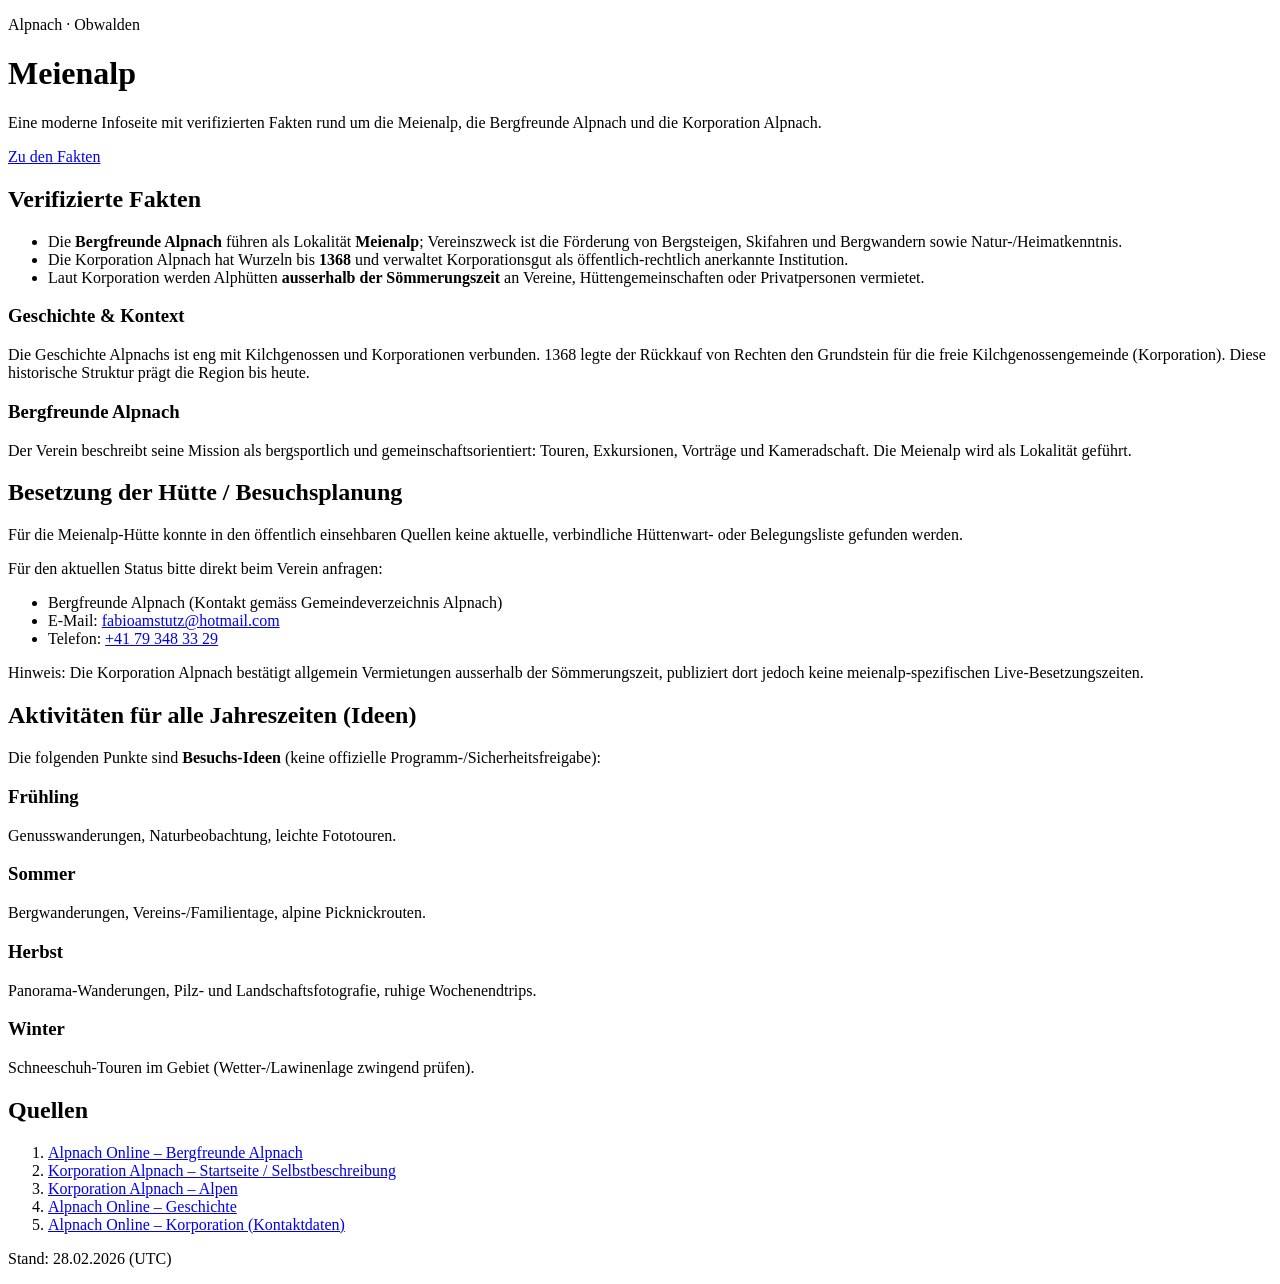
==== index.html @ 76e81b46 "Add sourced Meienalp homepage" ====
<!doctype html>
<html lang="de-CH">
<head>
  <meta charset="utf-8" />
  <meta name="viewport" content="width=device-width,initial-scale=1" />
  <title>Meienalp • Bergfreunde Alpnach</title>
  <meta name="description" content="Informationsseite zur Meienalp, den Bergfreunden Alpnach und dem Kontext der Korporation Alpnach – mit belegten Quellen." />
  <meta http-equiv="Content-Security-Policy" content="default-src 'self'; style-src 'self'; img-src 'self' data:; script-src 'self'; object-src 'none'; base-uri 'self'; frame-ancestors 'none'">
  <meta http-equiv="Referrer-Policy" content="strict-origin-when-cross-origin">
  <link rel="stylesheet" href="styles.css" />
</head>
<body>
  <header class="hero">
    <div class="overlay"></div>
    <div class="hero-inner container">
      <p class="eyebrow">Alpnach · Obwalden</p>
      <h1>Meienalp</h1>
      <p class="lead">Eine moderne Infoseite mit verifizierten Fakten rund um die Meienalp, die Bergfreunde Alpnach und die Korporation Alpnach.</p>
      <a class="btn" href="#fakten">Zu den Fakten</a>
    </div>
  </header>

  <main class="container">
    <section id="fakten" class="card">
      <h2>Verifizierte Fakten</h2>
      <ul>
        <li>Die <strong>Bergfreunde Alpnach</strong> führen als Lokalität <strong>Meienalp</strong>; Vereinszweck ist die Förderung von Bergsteigen, Skifahren und Bergwandern sowie Natur-/Heimatkenntnis.</li>
        <li>Die Korporation Alpnach hat Wurzeln bis <strong>1368</strong> und verwaltet Korporationsgut als öffentlich-rechtlich anerkannte Institution.</li>
        <li>Laut Korporation werden Alphütten <strong>ausserhalb der Sömmerungszeit</strong> an Vereine, Hüttengemeinschaften oder Privatpersonen vermietet.</li>
      </ul>
    </section>

    <section class="grid two">
      <article class="card">
        <h3>Geschichte & Kontext</h3>
        <p>Die Geschichte Alpnachs ist eng mit Kilchgenossen und Korporationen verbunden. 1368 legte der Rückkauf von Rechten den Grundstein für die freie Kilchgenossengemeinde (Korporation). Diese historische Struktur prägt die Region bis heute.</p>
      </article>
      <article class="card">
        <h3>Bergfreunde Alpnach</h3>
        <p>Der Verein beschreibt seine Mission als bergsportlich und gemeinschaftsorientiert: Touren, Exkursionen, Vorträge und Kameradschaft. Die Meienalp wird als Lokalität geführt.</p>
      </article>
    </section>

    <section class="card">
      <h2>Besetzung der Hütte / Besuchsplanung</h2>
      <p class="warn">Für die Meienalp-Hütte konnte in den öffentlich einsehbaren Quellen keine aktuelle, verbindliche Hüttenwart- oder Belegungsliste gefunden werden.</p>
      <p>Für den aktuellen Status bitte direkt beim Verein anfragen:</p>
      <ul>
        <li>Bergfreunde Alpnach (Kontakt gemäss Gemeindeverzeichnis Alpnach)</li>
        <li>E-Mail: <a href="mailto:fabioamstutz@hotmail.com">fabioamstutz@hotmail.com</a></li>
        <li>Telefon: <a href="tel:+41793483329">+41 79 348 33 29</a></li>
      </ul>
      <p>Hinweis: Die Korporation Alpnach bestätigt allgemein Vermietungen ausserhalb der Sömmerungszeit, publiziert dort jedoch keine meienalp-spezifischen Live-Besetzungszeiten.</p>
    </section>

    <section class="card">
      <h2>Aktivitäten für alle Jahreszeiten (Ideen)</h2>
      <p>Die folgenden Punkte sind <strong>Besuchs-Ideen</strong> (keine offizielle Programm-/Sicherheitsfreigabe):</p>
      <div class="seasons">
        <div><h3>Frühling</h3><p>Genusswanderungen, Naturbeobachtung, leichte Fototouren.</p></div>
        <div><h3>Sommer</h3><p>Bergwanderungen, Vereins-/Familientage, alpine Picknickrouten.</p></div>
        <div><h3>Herbst</h3><p>Panorama-Wanderungen, Pilz- und Landschaftsfotografie, ruhige Wochenendtrips.</p></div>
        <div><h3>Winter</h3><p>Schneeschuh-Touren im Gebiet (Wetter-/Lawinenlage zwingend prüfen).</p></div>
      </div>
    </section>

    <section class="card small">
      <h2>Quellen</h2>
      <ol>
        <li><a href="https://www.alpnach.ch/vereinsliste/17678" target="_blank" rel="noopener">Alpnach Online – Bergfreunde Alpnach</a></li>
        <li><a href="https://www.korporation-alpnach.ch/index.php/de/" target="_blank" rel="noopener">Korporation Alpnach – Startseite / Selbstbeschreibung</a></li>
        <li><a href="https://www.korporation-alpnach.ch/index.php/de/grundeigentum/alpen" target="_blank" rel="noopener">Korporation Alpnach – Alpen</a></li>
        <li><a href="https://www.alpnach.ch/geschichte" target="_blank" rel="noopener">Alpnach Online – Geschichte</a></li>
        <li><a href="https://www.alpnach.ch/korporation" target="_blank" rel="noopener">Alpnach Online – Korporation (Kontaktdaten)</a></li>
      </ol>
      <p class="stamp">Stand: 28.02.2026 (UTC)</p>
    </section>
  </main>
</body>
</html>
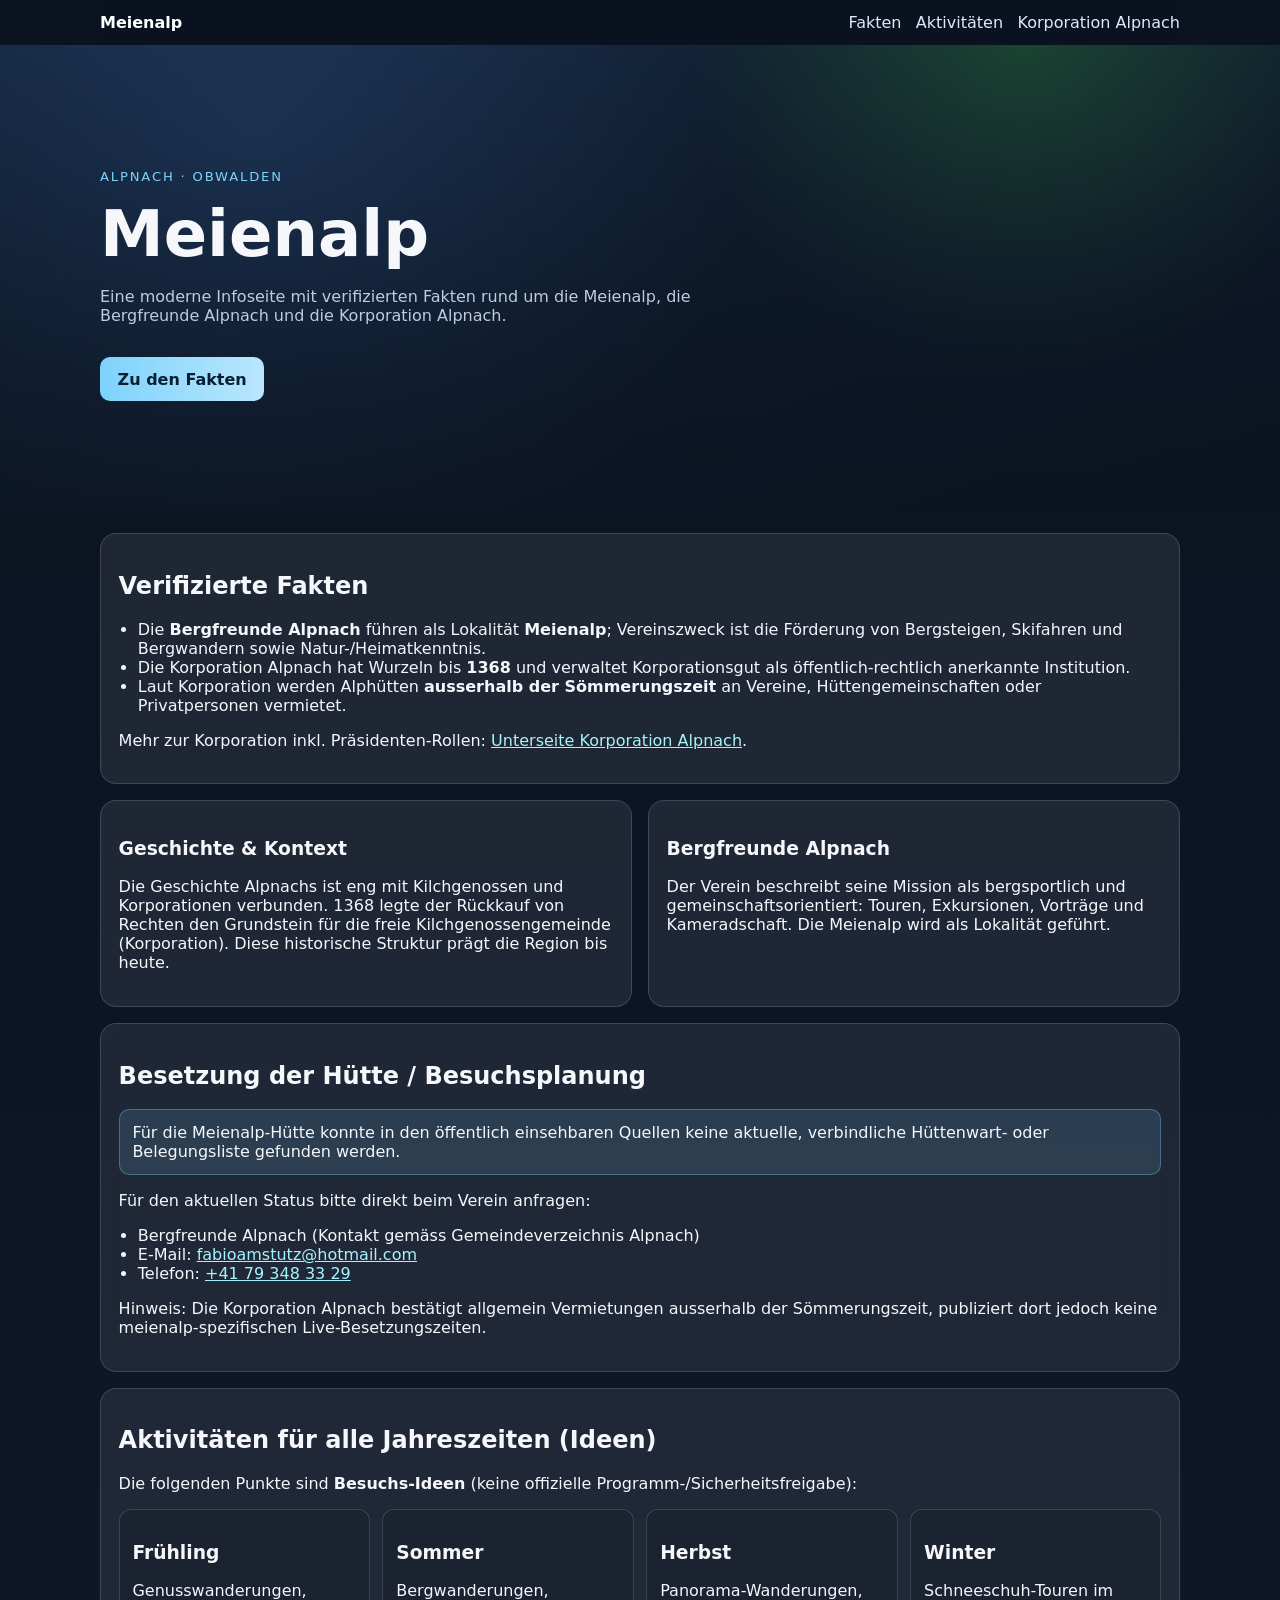
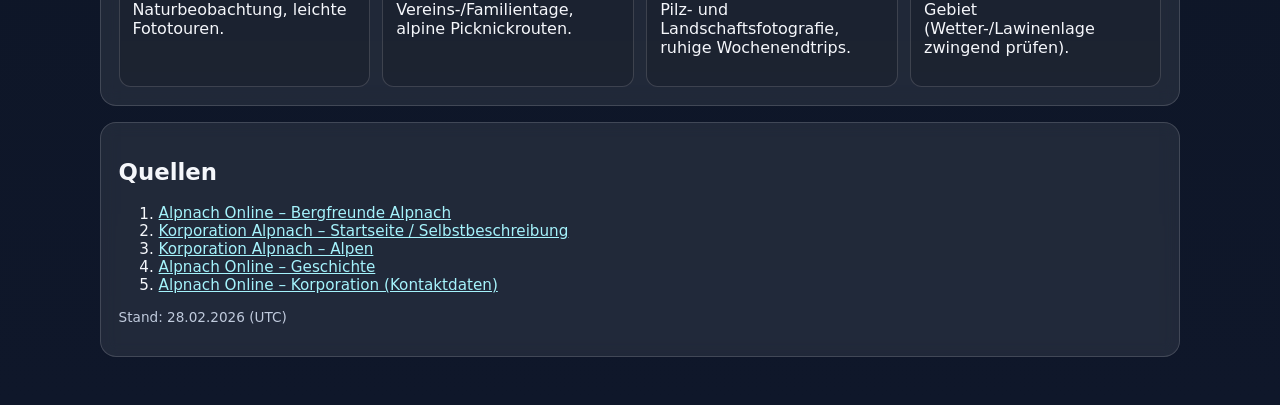
==== commit 181b3524: "feat: add navigation and Korporation Alpnach subpage" ====
--- a/index.html
+++ b/index.html
@@ -5,11 +5,20 @@
   <meta name="viewport" content="width=device-width,initial-scale=1" />
   <title>Meienalp • Bergfreunde Alpnach</title>
   <meta name="description" content="Informationsseite zur Meienalp, den Bergfreunden Alpnach und dem Kontext der Korporation Alpnach – mit belegten Quellen." />
-  <meta http-equiv="Content-Security-Policy" content="default-src 'self'; style-src 'self'; img-src 'self' data:; script-src 'self'; object-src 'none'; base-uri 'self'; frame-ancestors 'none'">
+  <meta http-equiv="Content-Security-Policy" content="default-src 'self'; style-src 'self'; img-src 'self' https: data:; script-src 'self'; object-src 'none'; base-uri 'self'; frame-ancestors 'none'">
   <meta http-equiv="Referrer-Policy" content="strict-origin-when-cross-origin">
   <link rel="stylesheet" href="styles.css" />
 </head>
 <body>
+  <nav class="topnav container">
+    <a class="brand" href="index.html">Meienalp</a>
+    <div class="links">
+      <a href="index.html#fakten">Fakten</a>
+      <a href="index.html#aktivitaeten">Aktivitäten</a>
+      <a href="korporation.html">Korporation Alpnach</a>
+    </div>
+  </nav>
+
   <header class="hero">
     <div class="overlay"></div>
     <div class="hero-inner container">
@@ -28,6 +37,7 @@
         <li>Die Korporation Alpnach hat Wurzeln bis <strong>1368</strong> und verwaltet Korporationsgut als öffentlich-rechtlich anerkannte Institution.</li>
         <li>Laut Korporation werden Alphütten <strong>ausserhalb der Sömmerungszeit</strong> an Vereine, Hüttengemeinschaften oder Privatpersonen vermietet.</li>
       </ul>
+      <p>Mehr zur Korporation inkl. Präsidenten-Rollen: <a href="korporation.html">Unterseite Korporation Alpnach</a>.</p>
     </section>
 
     <section class="grid two">
@@ -53,7 +63,7 @@
       <p>Hinweis: Die Korporation Alpnach bestätigt allgemein Vermietungen ausserhalb der Sömmerungszeit, publiziert dort jedoch keine meienalp-spezifischen Live-Besetzungszeiten.</p>
     </section>
 
-    <section class="card">
+    <section id="aktivitaeten" class="card">
       <h2>Aktivitäten für alle Jahreszeiten (Ideen)</h2>
       <p>Die folgenden Punkte sind <strong>Besuchs-Ideen</strong> (keine offizielle Programm-/Sicherheitsfreigabe):</p>
       <div class="seasons">
@@ -77,4 +87,4 @@
     </section>
   </main>
 </body>
-</html>
+</html>
--- a/styles.css
+++ b/styles.css
@@ -0,0 +1,36 @@
+:root{
+  --bg:#0b1320;
+  --bg2:#13253a;
+  --card:rgba(255,255,255,.08);
+  --text:#f5f7fb;
+  --muted:#c0cbdd;
+  --accent:#7dd3fc;
+}
+*{box-sizing:border-box}
+body{margin:0;font-family:Inter,Segoe UI,system-ui,sans-serif;color:var(--text);background:linear-gradient(180deg,var(--bg),#0f172a)}
+.container{width:min(1080px,92vw);margin:0 auto}
+.topnav{position:sticky;top:0;z-index:40;display:flex;justify-content:space-between;align-items:center;padding:.8rem 0;background:rgba(11,19,32,.85);backdrop-filter:blur(10px)}
+.brand{font-weight:700;color:#fff;text-decoration:none}
+.links{display:flex;gap:.9rem;flex-wrap:wrap}
+.links a{color:#dbeafe;text-decoration:none}
+.hero{position:relative;min-height:52vh;display:grid;place-items:center;background:radial-gradient(circle at 20% 20%,#1d3557,transparent 45%),radial-gradient(circle at 80% 0%,#1b4332,transparent 30%),linear-gradient(160deg,var(--bg2),#0b1320)}
+.hero-small{min-height:36vh}
+.overlay{position:absolute;inset:0;background:linear-gradient(180deg,transparent,rgba(11,19,32,.7))}
+.hero-inner{position:relative;padding:2.4rem 0}
+.eyebrow{letter-spacing:.14em;text-transform:uppercase;color:var(--accent);font-size:.82rem}
+h1{font-size:clamp(2.1rem,6vw,4rem);margin:.2rem 0}.lead{max-width:64ch;color:var(--muted)}
+.btn{display:inline-block;margin-top:1rem;padding:.78rem 1.1rem;border-radius:10px;background:linear-gradient(90deg,var(--accent),#bae6fd);color:#082032;text-decoration:none;font-weight:700}
+main{padding:1.3rem 0 3rem;display:grid;gap:1rem}
+.card{background:var(--card);border:1px solid rgba(255,255,255,.15);padding:1.1rem;border-radius:16px;backdrop-filter:blur(8px)}
+.grid.two{display:grid;grid-template-columns:repeat(auto-fit,minmax(260px,1fr));gap:1rem}
+ul{padding-left:1.2rem}
+a{color:#a5f3fc}
+.warn{padding:.8rem;border-radius:10px;background:rgba(125,211,252,.13);border:1px solid rgba(125,211,252,.35)}
+.seasons{display:grid;grid-template-columns:repeat(auto-fit,minmax(180px,1fr));gap:.8rem}
+.seasons>div{padding:.8rem;border:1px solid rgba(255,255,255,.15);border-radius:12px;background:rgba(0,0,0,.15)}
+.timeline{display:grid;gap:.8rem}.timeline .item{border-left:3px solid var(--accent);padding-left:.8rem}
+.gallery{display:grid;grid-template-columns:repeat(auto-fit,minmax(200px,1fr));gap:.8rem}
+.gallery figure{margin:0;background:rgba(0,0,0,.25);border:1px solid rgba(255,255,255,.15);border-radius:12px;overflow:hidden}
+.gallery img{width:100%;height:220px;object-fit:cover;display:block}
+.gallery figcaption{padding:.6rem .7rem;color:var(--muted);font-size:.9rem}
+.small{font-size:.95rem}.stamp{color:var(--muted);font-size:.85rem}
